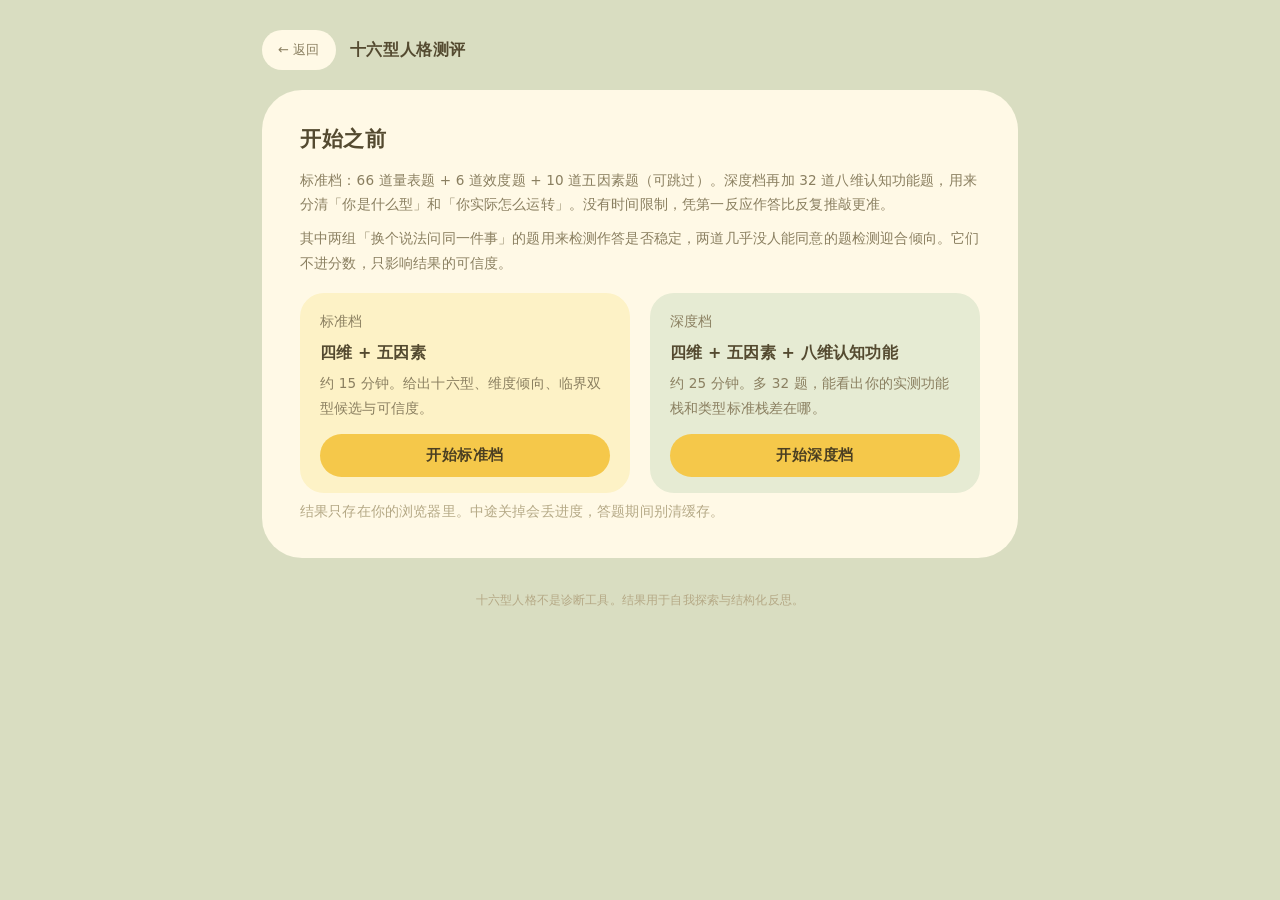
==== pages/test.html @ 463d30e0 "unpack-site: commit site files" ====
<!DOCTYPE html>
<html lang="zh-CN">
<head>
<meta charset="utf-8">
<meta name="viewport" content="width=device-width, initial-scale=1, viewport-fit=cover">
<title>十六型人格测评 · 人格星图</title>
<link rel="stylesheet" href="../css/theme.css">
</head>
<body>
<div class="page page--narrow">

  <div class="topbar">
    <a class="topbar__back" href="../index.html">← 返回</a>
    <span class="topbar__title">十六型人格测评</span>
  </div>

  <div class="card" id="intro">
    <h2>开始之前</h2>
    <p class="small">标准档：66 道量表题 + 6 道效度题 + 10 道五因素题（可跳过）。深度档再加 32 道八维认知功能题，用来分清「你是什么型」和「你实际怎么运转」。没有时间限制，凭第一反应作答比反复推敲更准。</p>
    <p class="small">其中两组「换个说法问同一件事」的题用来检测作答是否稳定，两道几乎没人能同意的题检测迎合倾向。它们不进分数，只影响结果的可信度。</p>
    <div class="grid2" style="margin:18px 0 6px">
      <div class="note" style="margin:0">
        <div class="muted small">标准档</div>
        <h3 style="margin:6px 0 6px">四维 + 五因素</h3>
        <p class="small" style="margin-bottom:14px">约 15 分钟。给出十六型、维度倾向、临界双型候选与可信度。</p>
        <button class="btn btn--wide" data-mode="standard">开始标准档</button>
      </div>
      <div class="note note--green" style="margin:0">
        <div class="muted small">深度档</div>
        <h3 style="margin:6px 0 6px">四维 + 五因素 + 八维认知功能</h3>
        <p class="small" style="margin-bottom:14px">约 25 分钟。多 32 题，能看出你的实测功能栈和类型标准栈差在哪。</p>
        <button class="btn btn--wide" data-mode="deep">开始深度档</button>
      </div>
    </div>
    <p class="small faint" style="margin-bottom:0">结果只存在你的浏览器里。中途关掉会丢进度，答题期间别清缓存。</p>
  </div>

  <div id="quiz" hidden>
    <div class="progress" id="progress">
      <span id="prog-text">已答 0 / 76</span>
      <div class="progress__track"><div class="progress__bar" id="prog-bar" style="width:0%"></div></div>
      <button class="btn btn--ghost btn--small" id="btn-jump">下一题未答</button>
    </div>

    <div id="qlist"></div>

    <div class="card card--warm" id="submit-card">
      <div class="between">
        <div>
          <h3 style="margin:0 0 4px">全部答完后生成结果</h3>
          <p class="small" id="submit-hint" style="margin:0">还有 76 题没答</p>
        </div>
        <button class="btn" id="btn-submit" disabled>生成结果</button>
      </div>
    </div>
  </div>

  <div class="foot">十六型人格不是诊断工具。结果用于自我探索与结构化反思。</div>
</div>

<script src="../js/data/mbti-questions.js"></script>
<script src="../js/data/mbti-types.js"></script>
<script src="../js/data/mbti-functions.js"></script>
<script src="../js/core/mbti-engine.js"></script>
<script src="../js/core/bigfive-engine.js"></script>
<script src="../js/core/function-engine.js"></script>
<script src="../js/core/storage.js"></script>
<script src="../js/pages/test.js"></script>
</body>
</html>
---- css/theme.css ----
/* 人格星图 · 主题
   基调取自参考图：浅豆绿作底，奶油黄作面，大圆角、平涂、无阴影，
   金黄色小星星作唯一装饰母题。所有颜色只在这里改。 */

:root {
  --bg: #d9ddc1;          /* 外围浅豆绿 */
  --bg-deep: #cfd4b2;
  --card: #fff9e6;        /* 奶油黄卡片，与插画底同色 */
  --card-warm: #fdf3cf;
  --card-inset: #fbeec4;
  --gold: #f5c84a;
  --gold-deep: #e4a92a;
  --gold-soft: #fbe3a0;
  --gold-pale: #fdf2c6;
  --ink: #544a30;
  --ink-soft: #8a7f60;
  --ink-faint: #b5a986;
  --line: #f1e2b6;
  --line-soft: #f7ecd2;
  --green: #8f9d6f;
  --green-soft: #e6ebd3;
  --rose: #e5a58f;
  --rose-soft: #fbe4dc;
  --radius: 40px;
  --radius-sm: 24px;
  --radius-pill: 999px;

  /* 星星母题：两层不同尺寸的平铺，避免重复感；单颗 6–22px，不压文字 */
  --stars-a: url("data:image/svg+xml,%3Csvg xmlns='http://www.w3.org/2000/svg' width='340' height='340' viewBox='0 0 340 340'%3E%3Cg fill='%23f2c045'%3E%3Cpath transform='translate(64,52) rotate(-12) scale(0.65)' opacity='.6' d='M0 -14 L4.1 -4.3 L14 -4.3 L6 2.4 L8.6 12.5 L0 6.5 L-8.6 12.5 L-6 2.4 L-14 -4.3 L-4.1 -4.3 Z'/%3E%3Cpath transform='translate(244,86) rotate(18) scale(0.9)' opacity='.45' d='M0 -14 L4.1 -4.3 L14 -4.3 L6 2.4 L8.6 12.5 L0 6.5 L-8.6 12.5 L-6 2.4 L-14 -4.3 L-4.1 -4.3 Z'/%3E%3Cpath transform='translate(150,246) rotate(8) scale(0.5)' opacity='.65' d='M0 -14 L4.1 -4.3 L14 -4.3 L6 2.4 L8.6 12.5 L0 6.5 L-8.6 12.5 L-6 2.4 L-14 -4.3 L-4.1 -4.3 Z'/%3E%3Cpath transform='translate(292,272) rotate(-20) scale(0.4)' opacity='.45' d='M0 -14 L4.1 -4.3 L14 -4.3 L6 2.4 L8.6 12.5 L0 6.5 L-8.6 12.5 L-6 2.4 L-14 -4.3 L-4.1 -4.3 Z'/%3E%3Cpath transform='translate(34,304) rotate(24) scale(0.34)' opacity='.5' d='M0 -14 L4.1 -4.3 L14 -4.3 L6 2.4 L8.6 12.5 L0 6.5 L-8.6 12.5 L-6 2.4 L-14 -4.3 L-4.1 -4.3 Z'/%3E%3C/g%3E%3C/svg%3E");
  --stars-b: url("data:image/svg+xml,%3Csvg xmlns='http://www.w3.org/2000/svg' width='480' height='480' viewBox='0 0 480 480'%3E%3Cg fill='%23f2c045'%3E%3Cpath transform='translate(120,104) rotate(-8) scale(0.72)' opacity='.5' d='M0 -14 L4.1 -4.3 L14 -4.3 L6 2.4 L8.6 12.5 L0 6.5 L-8.6 12.5 L-6 2.4 L-14 -4.3 L-4.1 -4.3 Z'/%3E%3Cpath transform='translate(364,64) rotate(22) scale(0.42)' opacity='.4' d='M0 -14 L4.1 -4.3 L14 -4.3 L6 2.4 L8.6 12.5 L0 6.5 L-8.6 12.5 L-6 2.4 L-14 -4.3 L-4.1 -4.3 Z'/%3E%3Cpath transform='translate(222,306) rotate(6) scale(0.58)' opacity='.55' d='M0 -14 L4.1 -4.3 L14 -4.3 L6 2.4 L8.6 12.5 L0 6.5 L-8.6 12.5 L-6 2.4 L-14 -4.3 L-4.1 -4.3 Z'/%3E%3Cpath transform='translate(432,338) rotate(-16) scale(0.36)' opacity='.4' d='M0 -14 L4.1 -4.3 L14 -4.3 L6 2.4 L8.6 12.5 L0 6.5 L-8.6 12.5 L-6 2.4 L-14 -4.3 L-4.1 -4.3 Z'/%3E%3Cpath transform='translate(64,392) rotate(14) scale(0.5)' opacity='.45' d='M0 -14 L4.1 -4.3 L14 -4.3 L6 2.4 L8.6 12.5 L0 6.5 L-8.6 12.5 L-6 2.4 L-14 -4.3 L-4.1 -4.3 Z'/%3E%3Cpath transform='translate(300,196) rotate(-24) scale(0.28)' opacity='.35' d='M0 -14 L4.1 -4.3 L14 -4.3 L6 2.4 L8.6 12.5 L0 6.5 L-8.6 12.5 L-6 2.4 L-14 -4.3 L-4.1 -4.3 Z'/%3E%3C/g%3E%3C/svg%3E");
}

* { box-sizing: border-box; }

html { -webkit-text-size-adjust: 100%; }

body {
  margin: 0;
  background: var(--bg);
  color: var(--ink);
  font-family: "PingFang SC", "Hiragino Sans GB", "Source Han Sans SC",
    "Microsoft YaHei", "Noto Sans CJK SC", system-ui, -apple-system, sans-serif;
  font-size: 15.2px;
  line-height: 1.85;
  letter-spacing: .01em;
  -webkit-font-smoothing: antialiased;
}

.page {
  position: relative;
  max-width: 1040px;
  margin: 0 auto;
  padding: 30px 22px 64px;
}
.page--narrow { max-width: 800px; }

/* ---------- 顶栏 ---------- */
.topbar {
  display: flex;
  align-items: center;
  gap: 14px;
  margin-bottom: 20px;
}
.topbar__back {
  display: inline-flex;
  align-items: center;
  gap: 6px;
  padding: 8px 16px;
  border-radius: var(--radius-pill);
  background: var(--card);
  color: var(--ink-soft);
  font-size: 13px;
  text-decoration: none;
  transition: color .16s ease, background .16s ease;
}
.topbar__back:hover { color: var(--ink); background: #fffdf0; }
.topbar__title { font-size: 16px; font-weight: 600; letter-spacing: .04em; }
.topbar__spacer { flex: 1; }

/* ---------- 卡片 ---------- */
.card {
  background: var(--card);
  border-radius: var(--radius);
  padding: 34px 38px;
  margin-bottom: 22px;
}
.card--warm { background: var(--card-warm); }
.card--inset { background: var(--card-inset); }
.card--moon { position: relative; overflow: hidden; }
.card--moon::after {
  content: "\263E\FE0E";
  position: absolute;
  top: 14px;
  right: 24px;
  font-family: "Segoe UI Symbol", "Noto Sans Symbols 2", serif;
  font-variant-emoji: text;
  font-size: 30px;
  line-height: 1;
  color: var(--gold);
  opacity: .62;
}
.card--stars {
  background-image: var(--stars-a), var(--stars-b);
  background-size: 340px 340px, 480px 480px;
  background-position: 6px 4px, 150px 70px;
}
/* 双栏用虚线分隔，像书页而不是表格 */
.card--split .grid2 { gap: 0; align-items: start; }
.card--split .grid2 > div:first-child { padding-right: 32px; }
.card--split .grid2 > div:last-child { padding-left: 36px; border-left: 1.5px dashed var(--line); }

/* 领域卡：角上一枚大号编号水印 */
.card--domain { position: relative; overflow: hidden; padding-bottom: 26px; }
.card--domain p.small.faint { padding-right: 62px; }
.domain__no {
  position: absolute;
  right: 12px;
  bottom: 0;
  font-size: 56px;
  font-weight: 700;
  line-height: 1.1;
  letter-spacing: -.02em;
  color: var(--gold);
  opacity: .16;
  pointer-events: none;
  font-variant-numeric: tabular-nums;
}

/* ---------- 文字 ---------- */
h1 { font-size: 32px; line-height: 1.35; font-weight: 700; margin: 0 0 12px; letter-spacing: .02em; }
h2 { font-size: 21px; line-height: 1.5; font-weight: 600; margin: 0 0 12px; letter-spacing: .03em; }
h3 { font-size: 16px; line-height: 1.6; font-weight: 600; margin: 22px 0 6px; color: var(--ink); }
p { margin: 0 0 10px; }
a { color: var(--gold-deep); }

small, .small { font-size: 13.6px; line-height: 1.8; color: var(--ink-soft); }
.muted { color: var(--ink-soft); }
.faint { color: var(--ink-faint); }
.center { text-align: center; }
.mono { font-variant-numeric: tabular-nums; letter-spacing: .02em; }

/* ---------- 首页 hero ---------- */
.hero {
  position: relative;
  display: grid;
  grid-template-columns: 1.06fr .94fr;
  padding: 0;
  background: var(--card);
  border-radius: 48px;
  overflow: hidden;
}
.hero__text { padding: 44px 24px 46px 50px; align-self: center; }
.hero__kicker {
  font-size: 12px;
  letter-spacing: .32em;
  color: var(--gold-deep);
  margin: 0 0 14px;
}
.hero__text h1 { font-size: 46px; margin-bottom: 16px; }
.hero__sub {
  color: var(--ink-soft);
  font-size: 15px;
  line-height: 1.95;
  margin: 0;
  max-width: 340px;
}
.hero__art { position: relative; min-height: 380px; }
.hero__art img {
  position: absolute;
  inset: 0;
  width: 100%;
  height: 100%;
  object-fit: contain;
  object-position: 50% 50%;
  /* 插画自带奶油底，左缘羽化，避免出现一条竖缝 */
  -webkit-mask-image: linear-gradient(to right, transparent 0, #000 22%);
  mask-image: linear-gradient(to right, transparent 0, #000 22%);
}

/* 页面外散落的星星，把卡片之间串起来 */
.deco { position: absolute; inset: 0; pointer-events: none; }
.deco i {
  position: absolute;
  display: block;
  background: var(--gold);
  clip-path: polygon(50% 0%, 61% 35%, 98% 35%, 68% 57%, 79% 91%, 50% 70%, 21% 91%, 32% 57%, 2% 35%, 39% 35%);
}

/* ---------- 入口卡：错落三张 ---------- */
.entries {
  display: grid;
  grid-template-columns: 1.15fr .98fr .9fr;
  gap: 20px;
  align-items: start;
  margin-top: 26px;
}
.entry {
  position: relative;
  display: block;
  overflow: hidden;
  background: var(--card);
  border-radius: 38px;
  padding: 28px 26px 24px;
  text-decoration: none;
  color: var(--ink);
  transform: rotate(-1deg);
  transition: transform .26s cubic-bezier(.2, .8, .3, 1), background .26s ease;
}
.entry:nth-child(2) { margin-top: 30px; background: var(--card-warm); transform: rotate(.8deg); }
.entry:nth-child(3) { margin-top: 62px; background: var(--card-inset); transform: rotate(-.5deg); }
.entry:hover { transform: translateY(-8px) rotate(0deg); }
.entry__no { font-size: 12px; color: var(--gold-deep); font-weight: 700; letter-spacing: .18em; }
.entry__title { font-size: 18px; font-weight: 650; margin: 8px 0 8px; }
.entry__desc { font-size: 13.8px; color: var(--ink-soft); line-height: 1.8; }
.entry__state { margin-top: 16px; font-size: 12.5px; color: var(--ink-faint); }
.entry__glyph {
  position: absolute;
  right: 14px;
  bottom: 6px;
  font-size: 62px;
  line-height: 1;
  color: var(--gold);
  opacity: .26;
  pointer-events: none;
}

/* ---------- 布局工具 ---------- */
.auto-grid { display: grid; grid-template-columns: repeat(auto-fill, minmax(240px, 1fr)); gap: 18px; }
.card, .hero, .entries { position: relative; z-index: 1; }
.strip { max-width: 700px; margin: 26px auto 0; }
.card--save { max-width: 880px; margin-left: auto; }
.grid2 { display: grid; grid-template-columns: 1fr 1fr; gap: 20px; }
.row { display: flex; align-items: center; gap: 10px; flex-wrap: wrap; }
.between { display: flex; align-items: center; justify-content: space-between; gap: 14px; flex-wrap: wrap; }

/* ---------- 按钮 ---------- */
.btn {
  display: inline-flex;
  align-items: center;
  justify-content: center;
  gap: 8px;
  padding: 12px 26px;
  border: none;
  border-radius: var(--radius-pill);
  background: var(--gold);
  color: #4b3f22;
  font-family: inherit;
  font-size: 14.5px;
  font-weight: 600;
  letter-spacing: .03em;
  cursor: pointer;
  text-decoration: none;
  transition: transform .16s ease, background .16s ease;
}
.btn:hover { transform: translateY(-2px); background: var(--gold-soft); }
.btn:disabled { opacity: .45; cursor: not-allowed; transform: none; }
.btn--ghost { background: #fffdf2; color: var(--ink-soft); border: 1.5px solid var(--line); }
.btn--ghost:hover { background: var(--gold-pale); color: var(--ink); }
.btn--small { padding: 7px 16px; font-size: 12.5px; }
.btn--wide { width: 100%; }

/* ---------- 药丸与角标 ---------- */
.pill {
  display: inline-flex;
  align-items: center;
  gap: 5px;
  padding: 4px 13px;
  border-radius: var(--radius-pill);
  background: var(--gold-pale);
  color: #7a6231;
  font-size: 12.5px;
  line-height: 1.7;
}
.pill--line { background: transparent; border: 1.5px solid var(--line); color: var(--ink-soft); }
.pill--green { background: var(--green-soft); color: #5d6b42; }
.pill--rose { background: var(--rose-soft); color: #8f5340; }

.badge {
  display: inline-block;
  min-width: 20px;
  padding: 1px 7px;
  border-radius: 9px;
  font-size: 11px;
  font-weight: 700;
  line-height: 1.7;
  text-align: center;
  vertical-align: 2px;
  margin-left: 4px;
}
.badge--A { background: var(--green-soft); color: #5a6a3e; }
.badge--B { background: var(--gold-pale); color: #8a6d27; }
.badge--C { background: #efe7d6; color: #8c8271; }

/* ---------- 提示块 ---------- */
.note {
  background: var(--gold-pale);
  border-radius: var(--radius-sm);
  padding: 16px 20px;
  font-size: 13px;
  line-height: 1.85;
  color: #79632f;
  margin: 16px 0;
}
.note--green { background: var(--green-soft); color: #57643d; }
.note--warn { background: var(--rose-soft); color: #8a4e34; }

/* ---------- 题目卡 ---------- */
.q {
  background: var(--card);
  border-radius: 32px;
  padding: 26px 30px;
  margin-bottom: 16px;
}
.q__meta {
  display: flex;
  justify-content: space-between;
  gap: 10px;
  font-size: 12px;
  color: var(--ink-faint);
  margin-bottom: 12px;
}
.q__text { font-size: 16.5px; font-weight: 600; margin-bottom: 16px; line-height: 1.6; }

.opt {
  display: flex;
  align-items: flex-start;
  gap: 12px;
  width: 100%;
  text-align: left;
  padding: 13px 18px;
  margin-bottom: 9px;
  border: 1.5px solid var(--line-soft);
  border-radius: 20px;
  background: var(--card-warm);
  color: var(--ink);
  font-size: 14.5px;
  font-family: inherit;
  line-height: 1.65;
  cursor: pointer;
  transition: border-color .16s ease, background .16s ease;
}
.opt:hover { border-color: var(--gold-soft); background: #fffdf2; }
.opt.is-on { border-color: var(--gold); background: var(--gold-pale); }
.opt__dot {
  width: 19px; height: 19px; flex: 0 0 19px;
  border-radius: 50%;
  border: 1.5px solid var(--line);
  background: #fffdf0;
  margin-top: 3px;
  position: relative;
}
.opt.is-on .opt__dot { border-color: var(--gold-deep); background: var(--gold); }
.opt.is-on .opt__dot::after { content: ""; position: absolute; inset: 6px; border-radius: 50%; background: #fff9e6; }
.opt__txt { flex: 1; text-align: left; }

/* 两条多选 */
.pick { display: grid; gap: 9px; }
.pick .opt { margin-bottom: 0; }

/* ---------- 七点量表 ---------- */
.scale { display: flex; gap: 8px; align-items: center; justify-content: space-between; margin: 8px 0 2px; }
.scale__pt { flex: 1; display: flex; flex-direction: column; align-items: center; gap: 6px; cursor: pointer; }
.scale__dot {
  width: 36px; height: 36px;
  border-radius: 50%;
  border: 1.5px solid var(--line-soft);
  background: var(--card-warm);
  display: flex;
  align-items: center;
  justify-content: center;
  font-size: 13px;
  color: var(--ink-soft);
  transition: all .16s ease;
}
.scale__pt:hover .scale__dot { border-color: var(--gold-soft); background: #fffdf2; }
.scale__pt.is-on .scale__dot {
  background: var(--gold);
  border-color: var(--gold-deep);
  color: #4b3f22;
  font-weight: 700;
}
.scale__end { font-size: 12px; color: var(--ink-faint); white-space: nowrap; }

/* ---------- 进度 ---------- */
.progress {
  position: sticky;
  top: 10px;
  z-index: 20;
  display: flex;
  align-items: center;
  gap: 14px;
  padding: 10px 16px;
  background: var(--card);
  border-radius: var(--radius-pill);
  margin-bottom: 18px;
  font-size: 12.5px;
  color: var(--ink-soft);
}
.progress__track { flex: 1; height: 8px; border-radius: var(--radius-pill); background: var(--line-soft); overflow: hidden; }
.progress__bar { height: 100%; border-radius: var(--radius-pill); background: var(--gold); transition: width .3s ease; }

/* ---------- 倾向条 ---------- */
.lean { margin: 16px 0; }
.lean__head { display: flex; justify-content: space-between; gap: 10px; font-size: 13.5px; margin-bottom: 7px; }
.lean__track { position: relative; height: 12px; border-radius: var(--radius-pill); background: var(--line-soft); }
.lean__fill { position: absolute; top: 0; bottom: 0; border-radius: var(--radius-pill); background: var(--gold); }
.lean__mark { position: absolute; top: -3px; bottom: -3px; width: 2px; background: var(--ink-faint); opacity: .45; left: 50%; }
.lean__labels { display: flex; justify-content: space-between; font-size: 11.5px; color: var(--ink-faint); margin-top: 5px; }

/* ---------- 表格 ---------- */
.kv { width: 100%; border-collapse: collapse; font-size: 13.5px; }
.kv th, .kv td { padding: 10px 8px; border-bottom: 1px solid var(--line-soft); text-align: left; vertical-align: top; }
.kv th { color: var(--ink-soft); font-weight: 600; white-space: nowrap; }
.kv tr:last-child td, .kv tr:last-child th { border-bottom: none; }

/* ---------- 折叠 ---------- */
details.fold {
  margin-top: 18px;
  background: var(--card-warm);
  border-radius: var(--radius-sm);
  padding: 14px 20px;
}
details.fold summary { cursor: pointer; font-weight: 600; font-size: 13.5px; color: var(--ink-soft); list-style: none; }
details.fold summary::-webkit-details-marker { display: none; }
details.fold summary::before { content: "＋ "; color: var(--gold-deep); }
details.fold[open] summary::before { content: "－ "; }
details.fold[open] summary { margin-bottom: 10px; }

/* ---------- 星盘 ---------- */
.chart-wrap { display: grid; grid-template-columns: minmax(280px, 1fr) minmax(230px, .8fr); gap: 26px; align-items: start; }
.chart-svg { width: 100%; height: auto; display: block; }
.chart-legend { font-size: 13px; }
.chart-legend ul { padding: 0; margin: 0; }
.chart-legend li { list-style: none; padding: 4px 0; display: flex; justify-content: space-between; gap: 10px; }
.mini-chart { width: 100%; }
.mini-chart .chart-svg { width: 100%; height: auto; }

/* ---------- 底部 ---------- */
.foot {
  text-align: center;
  font-size: 12px;
  color: var(--ink-faint);
  margin-top: 30px;
  line-height: 2;
}
.foot a { color: var(--ink-soft); }

/* ---------- 响应式 ---------- */
@media (max-width: 820px) {
  .hero { grid-template-columns: 1fr; border-radius: 38px; }
  .hero__art { order: -1; min-height: 250px; }
  .hero__text { padding: 6px 26px 32px; }
  .hero__text h1 { font-size: 30px; }
  .hero__sub { max-width: none; }
  .entries { grid-template-columns: 1fr; }
  .entry:nth-child(2), .entry:nth-child(3) { margin-top: 0; }
  .deco { display: none; }
}
@media (max-width: 760px) {
  .grid2, .chart-wrap { grid-template-columns: 1fr; }
  .card--split .grid2 > div { padding: 0; border-left: none; }
  .card { padding: 26px 22px; border-radius: 30px; }
  .page { padding: 20px 14px 52px; }
  h1 { font-size: 26px; }
  .q { padding: 22px 18px; border-radius: 26px; }
  .scale__dot { width: 32px; height: 32px; }
  .scale__end { display: none; }
  .progress { top: 6px; gap: 10px; }
}

@media (prefers-reduced-motion: reduce) {
  * { animation: none !important; transition: none !important; }
}

.print-only { display: none; }

@media print {
  .print-only { display: block !important; }
  @page { size: A4; margin: 14mm 12mm; }
  html, body {
    background: #fff !important;
    color: #241f14 !important;
    font-size: 10.5pt;
    line-height: 1.55;
    -webkit-print-color-adjust: exact;
    print-color-adjust: exact;
  }
  .page { max-width: none !important; padding: 0 !important; }
  .topbar, .nav, .progress, .btn, .no-print, .deco, .toast { display: none !important; }
  .card, .card--warm, .card--inset, .card--domain, .card--moon {
    background: #fff !important;
    border: none !important;
    border-radius: 0 !important;
    box-shadow: none !important;
    padding: 0 0 8px !important;
    margin: 0 0 14px !important;
    break-inside: auto;
    page-break-inside: auto;
  }
  /* 领域卡单独起页，长内容允许跨页，不用描边框住以免被切断 */
  .card--domain {
    break-before: page;
    page-break-before: always;
    border-top: 1.5px solid #ddd2b6 !important;
    padding-top: 7mm !important;
  }
  .card--split .grid2 > div, .note, .fold { break-inside: avoid; page-break-inside: avoid; }
  .card--moon::after, .card--domain .domain__no { display: none !important; }
  h1 { font-size: 21pt; margin: 0 0 6px; }
  h2 { font-size: 14pt; margin: 14px 0 6px; break-after: avoid; page-break-after: avoid; }
  h3 { font-size: 11.5pt; margin: 10px 0 4px; break-after: avoid; page-break-after: avoid; }
  p, li { orphans: 3; widows: 3; }
  .badge, .pill {
    background: #fff !important; border: 1px solid #b9ad8c !important;
    color: #4a4230 !important; font-size: 8.5pt !important;
  }
  .note, .note--green, .note--warn {
    background: #f8f4e6 !important;
    border: 1px solid #e3d9bd !important;
  }
  .note--warn { border-color: #d8b9ac !important; }
  table { width: 100%; border-collapse: collapse; }
  tr, td, th { break-inside: avoid; page-break-inside: avoid; }
  th, td { border-bottom: 1px solid #e6dcc0; }
  .fold { display: block !important; }
  .fold[open] > summary, .fold > summary { font-weight: 600; }
  a { color: inherit !important; text-decoration: none !important; }
  .grid2 { gap: 14px !important; }
  .mini-chart svg, .chart-wrap svg { max-width: 100%; }
  footer { color: #7a715a !important; margin-top: 12px; }
}
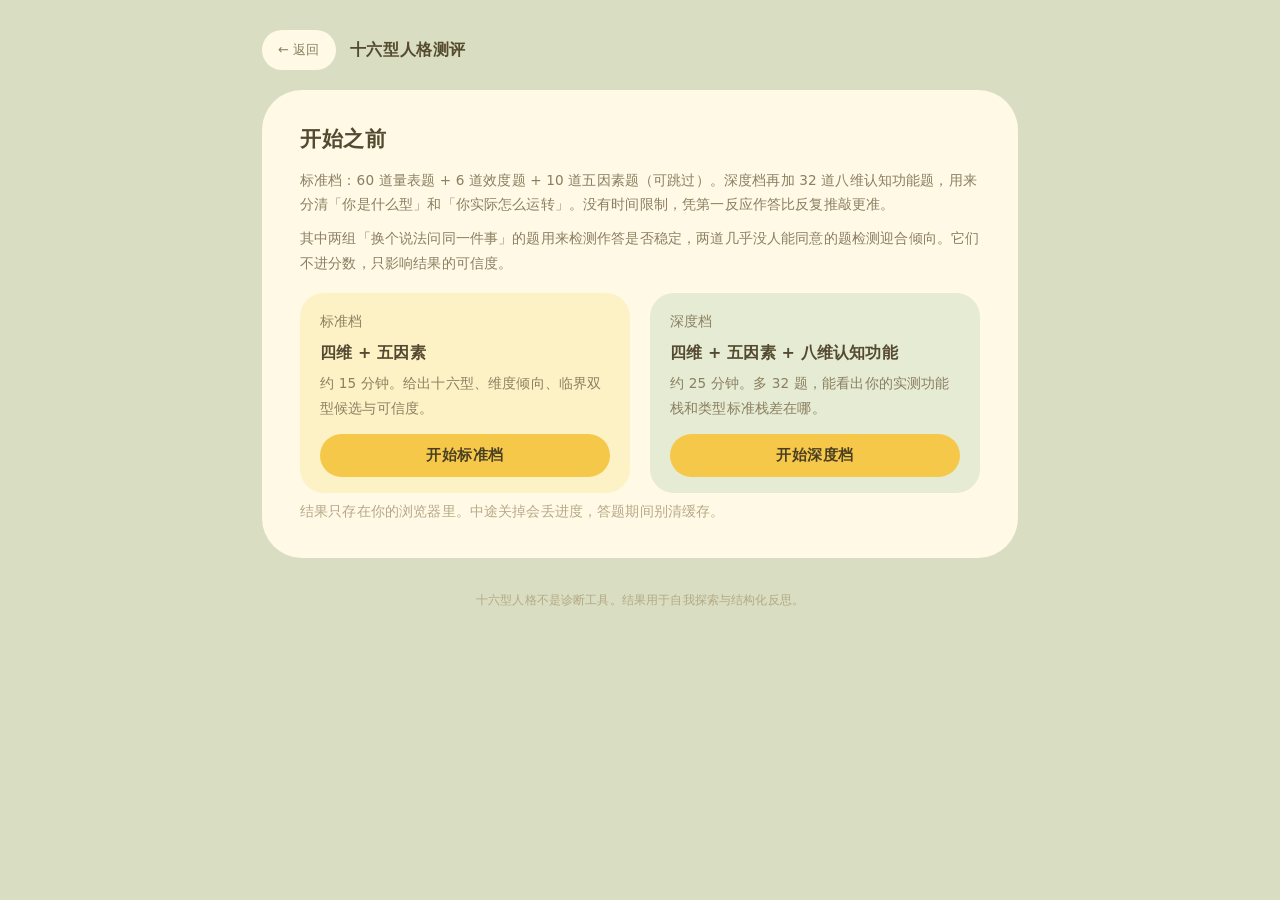
==== commit 4638ee05: "unpack-site: commit site files" ====
--- a/pages/test.html
+++ b/pages/test.html
@@ -16,7 +16,7 @@
 
   <div class="card" id="intro">
     <h2>开始之前</h2>
-    <p class="small">标准档：66 道量表题 + 6 道效度题 + 10 道五因素题（可跳过）。深度档再加 32 道八维认知功能题，用来分清「你是什么型」和「你实际怎么运转」。没有时间限制，凭第一反应作答比反复推敲更准。</p>
+    <p class="small">标准档：60 道量表题 + 6 道效度题 + 10 道五因素题（可跳过）。深度档再加 32 道八维认知功能题，用来分清「你是什么型」和「你实际怎么运转」。没有时间限制，凭第一反应作答比反复推敲更准。</p>
     <p class="small">其中两组「换个说法问同一件事」的题用来检测作答是否稳定，两道几乎没人能同意的题检测迎合倾向。它们不进分数，只影响结果的可信度。</p>
     <div class="grid2" style="margin:18px 0 6px">
       <div class="note" style="margin:0">
